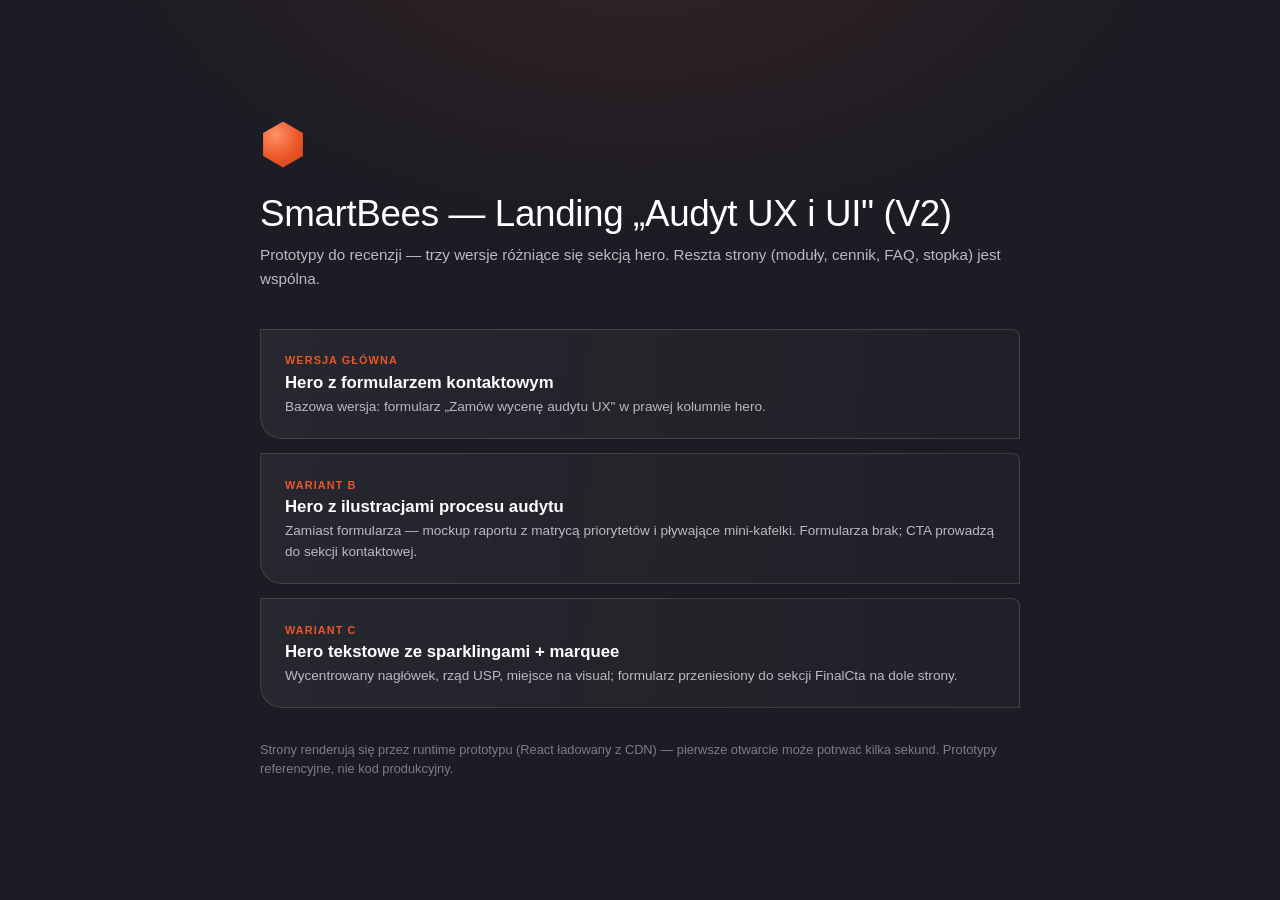
==== index.html @ d95d3226 "SmartBees landing V2: prototyp z poprawkami klienta + warianty hero B/C Trzy wersje landingu (główna" ====
<!DOCTYPE html>
<html lang="pl">
<head>
<meta charset="utf-8">
<meta name="viewport" content="width=device-width, initial-scale=1">
<title>SmartBees — Landing „Audyt UX i UI" (V2) · podgląd wersji</title>
<style>
  * { margin: 0; padding: 0; box-sizing: border-box; }
  body {
    min-height: 100vh;
    background: radial-gradient(ellipse 70% 60% at 50% -10%, rgba(235,86,39,.12), transparent 60%), #1c1c24;
    font-family: 'Inter', -apple-system, BlinkMacSystemFont, sans-serif;
    color: #fff;
    display: flex; align-items: center; justify-content: center;
    padding: 48px 24px;
  }
  .wrap { max-width: 760px; width: 100%; }
  .hex {
    width: 46px; height: 46px; margin-bottom: 1.6rem;
    background: radial-gradient(circle at 34% 28%, #ff9166 0%, #eb5627 52%, #c23c0e 100%);
    clip-path: polygon(50% 0%, 93.3% 25%, 93.3% 75%, 50% 100%, 6.7% 75%, 6.7% 25%);
  }
  h1 { font-size: clamp(1.6rem, 4vw, 2.3rem); font-weight: 500; letter-spacing: -.01em; margin-bottom: .5rem; }
  .sub { color: #b9bac2; font-size: .95rem; line-height: 1.55; margin-bottom: 2.4rem; }
  a.card {
    display: block; text-decoration: none; color: inherit;
    border: 1px solid rgba(255,255,255,.13);
    border-radius: 0 8px 0 22px;
    background: linear-gradient(94deg, rgba(255,255,255,.05) 1%, rgba(255,255,255,.02) 97%);
    padding: 1.3rem 1.5rem; margin-bottom: 14px;
    transition: transform .2s, border-color .2s;
  }
  a.card:hover { transform: translateY(-2px); border-color: rgba(235,86,39,.5); }
  a.card b { display: block; font-size: 1.05rem; font-weight: 600; margin-bottom: .25rem; }
  a.card span { color: #b9bac2; font-size: .85rem; line-height: 1.5; }
  a.card i {
    display: inline-block; font-style: normal; font-size: .68rem; font-weight: 600;
    letter-spacing: .1em; text-transform: uppercase; color: #eb5627; margin-bottom: .4rem;
  }
  .note { margin-top: 2rem; color: #7c7d86; font-size: .8rem; line-height: 1.5; }
</style>
</head>
<body>
  <div class="wrap">
    <div class="hex" aria-hidden="true"></div>
    <h1>SmartBees — Landing „Audyt UX i UI" (V2)</h1>
    <p class="sub">Prototypy do recenzji — trzy wersje różniące się sekcją hero. Reszta strony (moduły, cennik, FAQ, stopka) jest wspólna.</p>

    <a class="card" href="./SmartbeesLandingV2.dc.html">
      <i>Wersja główna</i>
      <b>Hero z formularzem kontaktowym</b>
      <span>Bazowa wersja: formularz „Zamów wycenę audytu UX" w prawej kolumnie hero.</span>
    </a>

    <a class="card" href="./SmartbeesLandingV2-heroB.dc.html">
      <i>Wariant B</i>
      <b>Hero z ilustracjami procesu audytu</b>
      <span>Zamiast formularza — mockup raportu z matrycą priorytetów i pływające mini-kafelki. Formularza brak; CTA prowadzą do sekcji kontaktowej.</span>
    </a>

    <a class="card" href="./SmartbeesLandingV2-heroC.dc.html">
      <i>Wariant C</i>
      <b>Hero tekstowe ze sparklingami + marquee</b>
      <span>Wycentrowany nagłówek, rząd USP, miejsce na visual; formularz przeniesiony do sekcji FinalCta na dole strony.</span>
    </a>

    <p class="note">Strony renderują się przez runtime prototypu (React ładowany z CDN) — pierwsze otwarcie może potrwać kilka sekund. Prototypy referencyjne, nie kod produkcyjny.</p>
  </div>
</body>
</html>
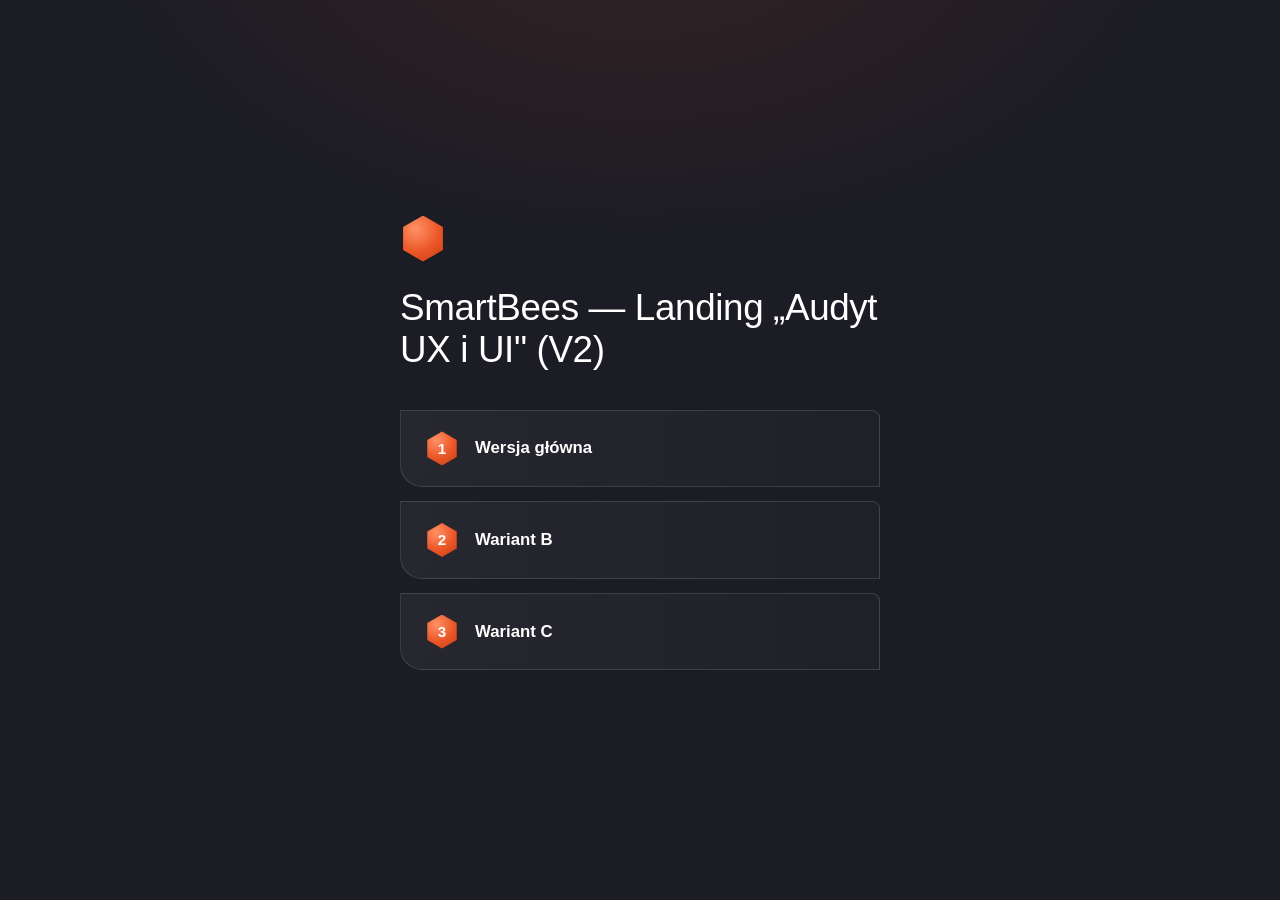
==== commit 0bb24aca: "Uprość stronę-indeks: numerowane warianty bez opisów Co-Authored-By: Claude Fable 5 <noreply@anthrop" ====
--- a/index.html
+++ b/index.html
@@ -14,16 +14,16 @@
     display: flex; align-items: center; justify-content: center;
     padding: 48px 24px;
   }
-  .wrap { max-width: 760px; width: 100%; }
+  .wrap { max-width: 480px; width: 100%; }
   .hex {
     width: 46px; height: 46px; margin-bottom: 1.6rem;
     background: radial-gradient(circle at 34% 28%, #ff9166 0%, #eb5627 52%, #c23c0e 100%);
     clip-path: polygon(50% 0%, 93.3% 25%, 93.3% 75%, 50% 100%, 6.7% 75%, 6.7% 25%);
   }
-  h1 { font-size: clamp(1.6rem, 4vw, 2.3rem); font-weight: 500; letter-spacing: -.01em; margin-bottom: .5rem; }
-  .sub { color: #b9bac2; font-size: .95rem; line-height: 1.55; margin-bottom: 2.4rem; }
+  h1 { font-size: clamp(1.6rem, 4vw, 2.3rem); font-weight: 500; letter-spacing: -.01em; margin-bottom: 2.4rem; }
   a.card {
-    display: block; text-decoration: none; color: inherit;
+    display: flex; align-items: center; gap: 1rem;
+    text-decoration: none; color: inherit;
     border: 1px solid rgba(255,255,255,.13);
     border-radius: 0 8px 0 22px;
     background: linear-gradient(94deg, rgba(255,255,255,.05) 1%, rgba(255,255,255,.02) 97%);
@@ -31,40 +31,35 @@
     transition: transform .2s, border-color .2s;
   }
   a.card:hover { transform: translateY(-2px); border-color: rgba(235,86,39,.5); }
-  a.card b { display: block; font-size: 1.05rem; font-weight: 600; margin-bottom: .25rem; }
-  a.card span { color: #b9bac2; font-size: .85rem; line-height: 1.5; }
-  a.card i {
-    display: inline-block; font-style: normal; font-size: .68rem; font-weight: 600;
-    letter-spacing: .1em; text-transform: uppercase; color: #eb5627; margin-bottom: .4rem;
+  a.card .num {
+    flex: none; width: 34px; height: 34px;
+    display: grid; place-items: center;
+    background: radial-gradient(circle at 34% 28%, #ff9166 0%, #eb5627 52%, #c23c0e 100%);
+    clip-path: polygon(50% 0%, 93.3% 25%, 93.3% 75%, 50% 100%, 6.7% 75%, 6.7% 25%);
+    font-weight: 600; font-size: .95rem; color: #fff;
   }
-  .note { margin-top: 2rem; color: #7c7d86; font-size: .8rem; line-height: 1.5; }
+  a.card b { font-size: 1.05rem; font-weight: 600; }
 </style>
 </head>
 <body>
   <div class="wrap">
     <div class="hex" aria-hidden="true"></div>
     <h1>SmartBees — Landing „Audyt UX i UI" (V2)</h1>
-    <p class="sub">Prototypy do recenzji — trzy wersje różniące się sekcją hero. Reszta strony (moduły, cennik, FAQ, stopka) jest wspólna.</p>
 
     <a class="card" href="./SmartbeesLandingV2.dc.html">
-      <i>Wersja główna</i>
-      <b>Hero z formularzem kontaktowym</b>
-      <span>Bazowa wersja: formularz „Zamów wycenę audytu UX" w prawej kolumnie hero.</span>
+      <span class="num">1</span>
+      <b>Wersja główna</b>
     </a>
 
     <a class="card" href="./SmartbeesLandingV2-heroB.dc.html">
-      <i>Wariant B</i>
-      <b>Hero z ilustracjami procesu audytu</b>
-      <span>Zamiast formularza — mockup raportu z matrycą priorytetów i pływające mini-kafelki. Formularza brak; CTA prowadzą do sekcji kontaktowej.</span>
+      <span class="num">2</span>
+      <b>Wariant B</b>
     </a>
 
     <a class="card" href="./SmartbeesLandingV2-heroC.dc.html">
-      <i>Wariant C</i>
-      <b>Hero tekstowe ze sparklingami + marquee</b>
-      <span>Wycentrowany nagłówek, rząd USP, miejsce na visual; formularz przeniesiony do sekcji FinalCta na dole strony.</span>
+      <span class="num">3</span>
+      <b>Wariant C</b>
     </a>
-
-    <p class="note">Strony renderują się przez runtime prototypu (React ładowany z CDN) — pierwsze otwarcie może potrwać kilka sekund. Prototypy referencyjne, nie kod produkcyjny.</p>
   </div>
 </body>
 </html>
